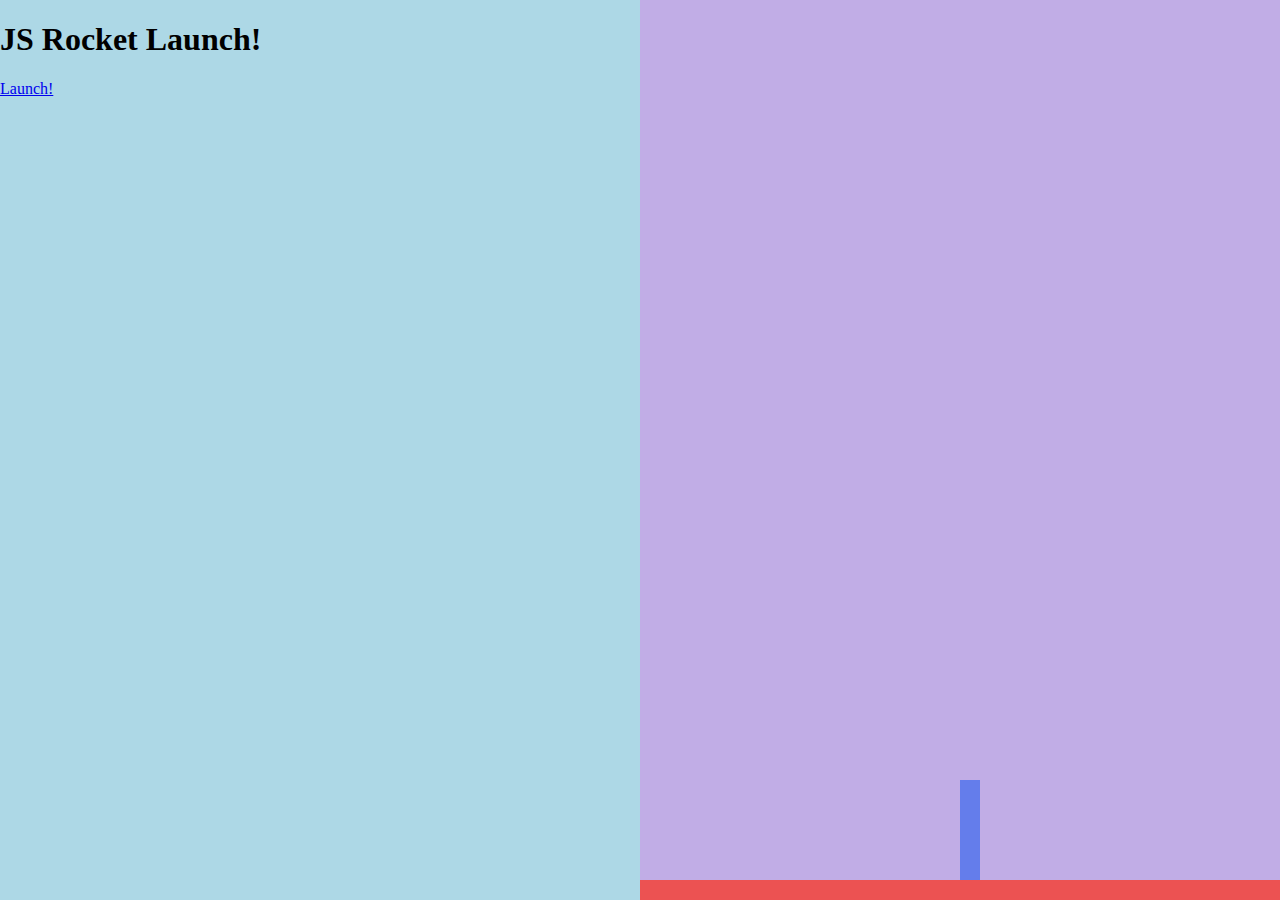
==== rocket.html @ d69e2bf6 "Made this fucking rocket!!" ====
<!DOCTYPE html>
<html>
<head>
    <title>Rocket Launch Sequence</title>
    <link rel="stylesheet" type="text/css" href="css/rocket.css">
    <script type="text/javascript" src="js/rocket.js"></script>
</head>
<body class="body-state1">
    <div class="left">
        <div class="state1">
            <h1>JS Rocket Launch!</h1>
            <a href="#" class="button" onclick="changeState(2);">Launch!</a>
        </div>
        <div class="state2">
            <h1 id="countDown">10</h1>
            <a href="#" class="button" onclick="changeState(1);">Abort!</a>
        </div>
        <div class="state3">
            <h1>Lift Off!</h1>
        </div>
        <div class="state4">
            <h1>Well Done!</h1>
            <a href="#" class="button" onclick="changeState(1);">Do It Again!</a>
        </div>
        <div class="state5">
            <h1>Oh No!</h1>
            <a href="#" class="button" onclick="changeState(1);">Try Again!</a>
        </div>
    </div>
    <div class="right">
        <div class="rocket"></div>
        <div class="ground"></div>
    </div>
</body>
</html>
---- css/rocket.css ----
.left {
    position: fixed;
    background-color: lightblue;
    width: 50%;
    height: 100%;
    top: 0;
    left: 0;
}

.right {
    position: fixed;
    background-color: rgb(193, 173, 230);
    width: 50%;
    height: 100%;
    top: 0;
    right: 0;
}

.rocket {
    position: absolute;
    left: 50%;
    bottom: 20px;
    width: 20px;
    height: 100px;
    background-color: rgb(100, 125, 235);
    transition: bottom 10s;
}

body.body-state1 .rocket {
    transition: none;
}

body.body-state3 .rocket,
body.body-state4 .rocket {
    bottom: 1000px;
}

.ground {
    position: absolute;
    left: 0;
    bottom: 0;
    width: 100%;
    height: 20px;
    background-color: rgb(236, 82, 82);
}

.state1,
.state2,
.state3,
.state4,
.state5{
    display: none;
}

body.body-state1 .state1{display: block;}
body.body-state2 .state2{display: block;}
body.body-state3 .state3{display: block;}
body.body-state4 .state4{display: block;}
body.body-state5 .state5{display: block;}


/* 
These two sets of code means the same.
But why?
Ohh wait.... 
I got it now...
, is equal to and

.state1 {

}

.state2 {
    display: none;
}

.state3 {
    display: none;
}

.state4 {
    display: none;
}

.state5 {
    display: none;
}

.state1,
.state2,
.state3,
.state4,
.state5{
    display: none;
}
*/

/* 
I don't understand how it works.
What dose the space between "body.body-state1 .state1" mean?
Ohhhhh!!!!!
It means the element that within "body class="body-state1" and contains the class(state1)


body.body-state1 .state1{display: block;}
body.body-state2 .state2{display: block;}
body.body-state3 .state3{display: block;}
body.body-state4 .state4{display: block;}
body.body-state5 .state5{display: block;}
*/
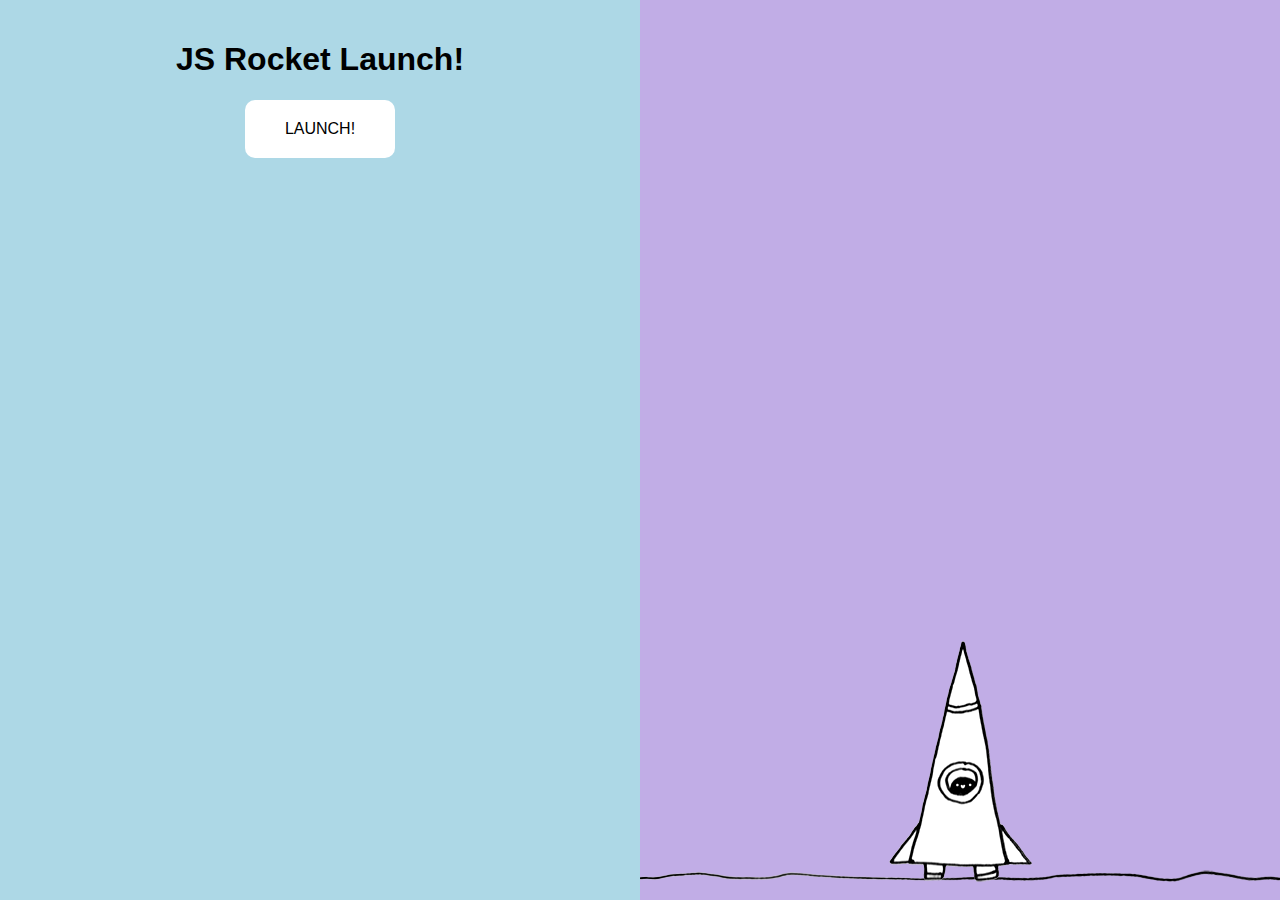
==== commit b25beac7: "Finished this freaking JS rocket!!" ====
--- a/rocket.html
+++ b/rocket.html
@@ -7,29 +7,32 @@
 </head>
 <body class="body-state1">
     <div class="left">
-        <div class="state1">
+        <div class="interface state1">
             <h1>JS Rocket Launch!</h1>
             <a href="#" class="button" onclick="changeState(2);">Launch!</a>
         </div>
-        <div class="state2">
+        <div class="interface state2">
             <h1 id="countDown">10</h1>
-            <a href="#" class="button" onclick="changeState(1);">Abort!</a>
+            <a href="#" onclick="changeState(1);">Abort!</a>
         </div>
-        <div class="state3">
+        <div class="interface state3">
             <h1>Lift Off!</h1>
         </div>
-        <div class="state4">
+        <div class="interface state4">
             <h1>Well Done!</h1>
             <a href="#" class="button" onclick="changeState(1);">Do It Again!</a>
         </div>
-        <div class="state5">
+        <div class="interface state5">
             <h1>Oh No!</h1>
             <a href="#" class="button" onclick="changeState(1);">Try Again!</a>
         </div>
     </div>
     <div class="right">
+<!-- 先後順序，後面的大於前面的。 The "rocket" is more forward than the "ground"-->
+        <div class="ground"></div>
         <div class="rocket"></div>
-        <div class="ground"></div>
+        <div class="nervous" id="nervous"></div>
+        <div class="cant-wait" id="cant-wait"></div>
     </div>
 </body>
 </html>--- a/css/rocket.css
+++ b/css/rocket.css
@@ -1,3 +1,7 @@
+body {
+    font-family: Helvetica, Arial, sans-serif;
+}
+
 .left {
     position: fixed;
     background-color: lightblue;
@@ -5,6 +9,26 @@
     height: 100%;
     top: 0;
     left: 0;
+}
+
+.interface {
+    text-align: center;
+    padding: 20px;
+}
+
+a.button {
+    display: inline-block;
+    background-color: white;
+    color: black;
+    padding: 20px 40px;
+    text-decoration: none;
+    border-radius: 10px;
+    text-transform: uppercase;
+    transition: color 300ms;
+}
+
+a:hover {
+    color:cornflowerblue;
 }
 
 .right {
@@ -16,32 +40,72 @@
     right: 0;
 }
 
+.ground {
+    position: absolute;
+    left: 0;
+    bottom: 10px;
+    width: 100%;
+    height: 20px;
+    background: url('../img/ground.png') no-repeat center 0;
+}
+
+.nervous {
+    position: absolute;
+    bottom: 200px;
+    left: 50%;
+    background: url('../img/nervous.png') no-repeat 0 0;
+    width: 223px;
+    height: 100px;
+    margin-left: -200px;
+    display: none;
+}
+.nervous.show {
+    display: block;
+}
+
+.cant-wait {
+    position: absolute;
+    bottom: 135px;
+    left: 50%;
+    background: url('../img/cant-wait.png') no-repeat 0 0;
+    width: 206px;
+    height: 65px;
+    margin-left: 25px;
+    transform: rotate(10deg);
+    display: none;
+}
+.cant-wait.show {
+    display: block;
+}
+
 .rocket {
     position: absolute;
     left: 50%;
-    bottom: 20px;
-    width: 20px;
-    height: 100px;
-    background-color: rgb(100, 125, 235);
+    bottom: -13px;
+    width: 143px;
+    height: 272px;
+    margin-left: -71.5px;
+    background: url('../img/rocket-state1.png') no-repeat 0 0;
     transition: bottom 10s;
 }
 
-body.body-state1 .rocket {
-    transition: none;
+body.body-state2 .rocket {
+    background-image: url('../img/rocket-state2.gif');
 }
 
 body.body-state3 .rocket,
 body.body-state4 .rocket {
     bottom: 1000px;
+    background-image: url('../img/rocket-state3.gif');
 }
-
-.ground {
-    position: absolute;
-    left: 0;
-    bottom: 0;
-    width: 100%;
-    height: 20px;
-    background-color: rgb(236, 82, 82);
+body.body-state5 .rocket {
+    background-image: url('../img/boom.png');
+    width: 209px;
+    height: 200px;
+    margin-left: -104.5px;
+}
+body.body-state1 .rocket {
+    transition: none;
 }
 
 .state1,
@@ -57,7 +121,6 @@
 body.body-state3 .state3{display: block;}
 body.body-state4 .state4{display: block;}
 body.body-state5 .state5{display: block;}
-
 
 /* 
 These two sets of code means the same.
@@ -109,3 +172,9 @@
 body.body-state5 .state5{display: block;}
 */
 
+/*
+IMPORTANT:     
+background: url('../img/rocket-state1.png'); 
+
+I need to learn more about position(absolute and fixed)
+*/